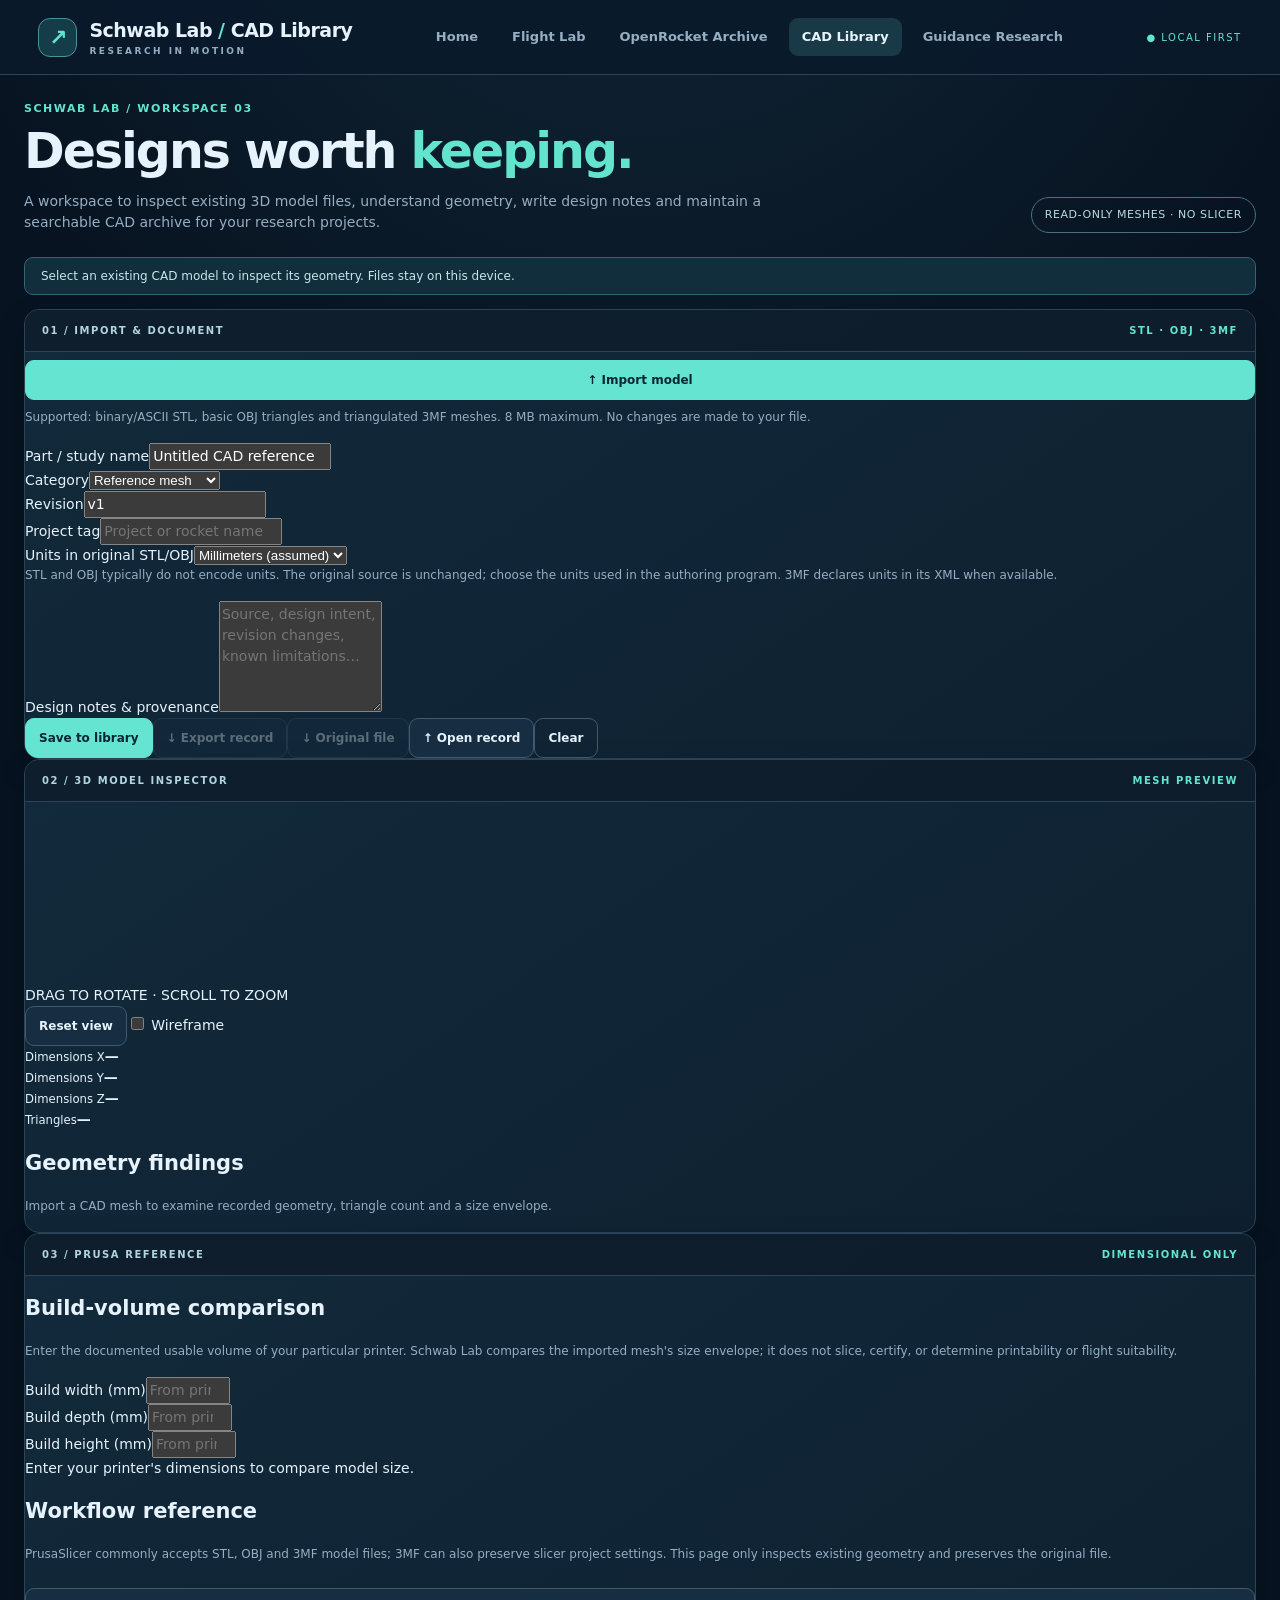
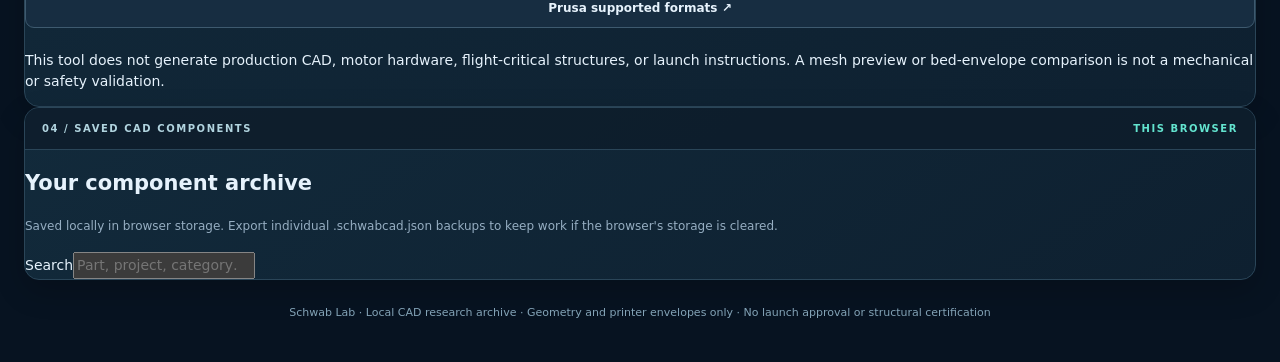
==== cad.html @ b0e9a098 "Schwab Lab v2.3: add cad.html" ====
<!doctype html>
<html lang="en"><head><meta charset="utf-8"><meta name="viewport" content="width=device-width,initial-scale=1"><meta name="theme-color" content="#08111e">
<meta name="description" content="Schwab Lab CAD Library: locally inspect, annotate and archive STL, OBJ, and 3MF reference meshes.">
<title>CAD Library — Schwab Lab</title>
<link rel="icon" type="image/svg+xml" href="assets/icons/favicon.svg"><link rel="stylesheet" href="assets/css/physics.css"><link rel="stylesheet" href="assets/css/cad.css"><script defer src="assets/js/jszip.min.js"></script><script defer src="assets/js/cad-lab.js"></script></head>
<body><header class="topbar"><a class="wordmark" href="index.html"><span class="glyph">↗</span><span>Schwab Lab <span class="slash">/</span> <strong>CAD Library</strong><small>RESEARCH IN MOTION</small></span></a><nav aria-label="Workspaces"><a href="index.html">Home</a><a href="lab.html">Flight Lab</a><a href="physics.html">OpenRocket Archive</a><a class="selected" href="cad.html" aria-current="page">CAD Library</a><a href="guidance.html">Guidance Research</a></nav><span class="status">● LOCAL FIRST</span></header>
<main class="shell"><div class="intro"><div><p class="eyebrow">SCHWAB LAB / WORKSPACE 03</p><h1>Designs worth <em>keeping.</em></h1><p class="lede">A workspace to inspect existing 3D model files, understand geometry, write design notes and maintain a searchable CAD archive for your research projects.</p></div><span class="model-tag">READ-ONLY MESHES · NO SLICER</span></div>
<div id="cadStatus" class="notice" role="status" aria-live="polite">Select an existing CAD model to inspect its geometry. Files stay on this device.</div>
<div class="cad-grid">
<section class="surface cad-side"><div class="panelhead"><span>01 / IMPORT &amp; DOCUMENT</span><span class="tiny">STL · OBJ · 3MF</span></div><div class="cad-pad"><label for="cadInput" class="button main upload full">↑ Import model<input id="cadInput" type="file" accept=".stl,.obj,.3mf" hidden></label><p class="subtle small">Supported: binary/ASCII STL, basic OBJ triangles and triangulated 3MF meshes. 8 MB maximum. No changes are made to your file.</p>
<div class="cad-field"><label for="cadName">Part / study name</label><input id="cadName" type="text" maxlength="100" placeholder="e.g. 3D printed display concept" value="Untitled CAD reference"></div>
<div class="cad-two"><div class="cad-field"><label for="cadCategory">Category</label><select id="cadCategory"><option value="reference">Reference mesh</option><option value="display">Display mockup</option><option value="fit">Dimensional study</option><option value="other">Other</option></select></div><div class="cad-field"><label for="cadRevision">Revision</label><input id="cadRevision" maxlength="24" value="v1" placeholder="v1"></div></div>
<div class="cad-field"><label for="cadProject">Project tag</label><input id="cadProject" maxlength="60" placeholder="Project or rocket name"></div>
<div class="cad-field"><label for="cadUnits">Units in original STL/OBJ</label><select id="cadUnits"><option value="mm">Millimeters (assumed)</option><option value="cm">Centimeters</option><option value="in">Inches</option><option value="m">Meters</option></select></div><p class="subtle small">STL and OBJ typically do not encode units. The original source is unchanged; choose the units used in the authoring program. 3MF declares units in its XML when available.</p>
<div class="cad-field"><label for="cadNotes">Design notes &amp; provenance</label><textarea id="cadNotes" rows="5" maxlength="3000" placeholder="Source, design intent, revision changes, known limitations…"></textarea></div>
<div class="cad-actions"><button class="button main" id="cadSave">Save to library</button><button class="button" id="cadExport" disabled>↓ Export record</button><button class="button" id="cadOriginal" disabled>↓ Original file</button><label for="cadOpenRecord" class="button upload">↑ Open record<input id="cadOpenRecord" type="file" accept=".json,.schwabcad" hidden></label><button class="button ghost" id="cadClear">Clear</button></div></div></section>
<section class="surface cad-view"><div class="panelhead"><span>02 / 3D MODEL INSPECTOR</span><span class="tiny">MESH PREVIEW</span></div><div class="cad-canvas-wrap"><canvas id="cadCanvas" aria-label="Interactive read-only preview of uploaded 3D mesh" role="img"></canvas><div class="cad-label">DRAG TO ROTATE · SCROLL TO ZOOM</div><div class="cad-canvas-toolbar"><button id="cadResetView" class="button">Reset view</button><label><input id="cadWire" type="checkbox"> Wireframe</label></div></div><div class="cad-metrics" id="cadMetrics"><div><small>Dimensions X</small><b id="dimX">—</b></div><div><small>Dimensions Y</small><b id="dimY">—</b></div><div><small>Dimensions Z</small><b id="dimZ">—</b></div><div><small>Triangles</small><b id="cadTriangles">—</b></div></div><div class="cad-pad"><h2>Geometry findings</h2><div id="cadFindings" class="cad-findings"><p class="subtle">Import a CAD mesh to examine recorded geometry, triangle count and a size envelope.</p></div></div></section>
<aside class="surface cad-right"><div class="panelhead"><span>03 / PRUSA REFERENCE</span><span class="tiny">DIMENSIONAL ONLY</span></div><div class="cad-pad"><h2>Build-volume comparison</h2><p class="subtle small">Enter the documented usable volume of your particular printer. Schwab Lab compares the imported mesh's size envelope; it does not slice, certify, or determine printability or flight suitability.</p>
<div class="cad-field"><label for="bedX">Build width (mm)</label><input id="bedX" type="number" min="1" max="2000" step="1" placeholder="From printer manual"></div><div class="cad-field"><label for="bedY">Build depth (mm)</label><input id="bedY" type="number" min="1" max="2000" step="1" placeholder="From printer manual"></div><div class="cad-field"><label for="bedZ">Build height (mm)</label><input id="bedZ" type="number" min="1" max="2000" step="1" placeholder="From printer manual"></div><div id="bedFinding" class="cad-fit" role="status">Enter your printer's dimensions to compare model size.</div><div class="cad-divider"></div><h2>Workflow reference</h2><p class="subtle small">PrusaSlicer commonly accepts STL, OBJ and 3MF model files; 3MF can also preserve slicer project settings. This page only inspects existing geometry and preserves the original file.</p><a class="button full" target="_blank" rel="noopener noreferrer" href="https://help.prusa3d.com/article/supported-file-formats_1772">Prusa supported formats ↗</a><p class="cad-warning">This tool does not generate production CAD, motor hardware, flight-critical structures, or launch instructions. A mesh preview or bed-envelope comparison is not a mechanical or safety validation.</p></div></aside></div>
<section class="surface cad-library"><div class="panelhead"><span>04 / SAVED CAD COMPONENTS</span><span class="tiny">THIS BROWSER</span></div><div class="cad-pad"><div class="cad-library-head"><div><h2>Your component archive</h2><p class="subtle small">Saved locally in browser storage. Export individual .schwabcad.json backups to keep work if the browser's storage is cleared.</p></div><label for="cadSearch" class="cad-search-label">Search<input id="cadSearch" placeholder="Part, project, category…" type="search"></label></div><div id="cadLibrary" class="cad-library-list"></div></div></section>
<footer class="cad-footer">Schwab Lab · Local CAD research archive · Geometry and printer envelopes only · No launch approval or structural certification</footer></main></body></html>
---- assets/css/physics.css ----
:root{color-scheme:dark;--bg:#071321;--panel:#102334;--line:#2a4558;--text:#e6f2fc;--muted:#96aec2;--mint:#63e4cf;--blue:#8fc5ff;--amber:#f3be7d}
*{box-sizing:border-box}html{scroll-behavior:smooth}body{margin:0;background:radial-gradient(ellipse 70% 50% at 50% -15%,#234a5e66,transparent 85%),var(--bg);color:var(--text);font:14px/1.5 Inter,system-ui,-apple-system,BlinkMacSystemFont,"Segoe UI",sans-serif}button,input,textarea{font:inherit}button{cursor:pointer}a{color:inherit;text-decoration:none}.topbar{display:flex;align-items:center;gap:24px;justify-content:space-between;padding:16px 3%;background:#091a2be8;border-bottom:1px solid var(--line);min-height:75px}.wordmark{display:flex;align-items:center;gap:12px;font-weight:780;font-size:19px;letter-spacing:-.5px;white-space:nowrap}.wordmark small{display:block;font-size:9px;letter-spacing:2.5px;font-weight:550;color:var(--muted)}.glyph{width:39px;height:39px;display:grid;place-items:center;border-radius:12px;background:#153d49;color:var(--mint);border:1px solid #4a9296;font-size:22px}.slash{color:var(--mint)}.topbar nav{display:flex;gap:8px}.topbar nav a{padding:9px 13px;border-radius:9px;color:var(--muted);font-size:13px;font-weight:700}.topbar nav a:hover,.topbar nav a.selected{background:#1a3946;color:var(--text)}.status{font-size:10px;letter-spacing:1.5px;color:var(--mint);white-space:nowrap}.shell{max-width:1800px;padding:26px 24px;margin:auto}.intro{display:flex;gap:30px;align-items:flex-end;justify-content:space-between;margin-bottom:24px}.eyebrow,.panelhead,.projectname,.notesfield{font-size:11px;letter-spacing:1.55px;font-weight:790;color:var(--mint)}.eyebrow{margin:0 0 7px}.intro h1{font-size:clamp(30px,4vw,49px);line-height:1.12;letter-spacing:-2px;margin:0 0 12px}.intro h1 em{font-style:normal;color:var(--mint)}.lede{max-width:740px;margin:0;color:var(--muted);font-size:14px}.model-tag{font-size:11px;border:1px solid #487284;padding:9px 13px;border-radius:999px;color:#b9d9e5;white-space:nowrap;letter-spacing:.55px}.surface{border:1px solid var(--line);border-radius:15px;background:linear-gradient(145deg,#122a3b,#0e2030);box-shadow:0 11px 30px #0003;overflow:hidden}.projectbar{display:flex;align-items:end;justify-content:space-between;gap:20px;padding:15px 19px}.projectname{display:block;flex:1;min-width:220px}.projectname input{display:block;margin-top:6px;border:1px solid #375569;border-radius:9px;background:#0b1c2b;color:var(--text);font-size:15px;letter-spacing:0;font-weight:650;padding:11px 13px;width:100%}.projectactions{display:flex;flex-wrap:wrap;gap:8px}.button{display:inline-flex;align-items:center;justify-content:center;padding:10px 13px;border:1px solid #3e5a6f;border-radius:9px;background:#172d41;color:var(--text);font-weight:730;font-size:12px;white-space:nowrap;transition:filter .12s,background .12s}.button:hover{filter:brightness(1.2)}.button:focus-visible,a:focus-visible,input:focus-visible,textarea:focus-visible{outline:2px solid var(--mint);outline-offset:2px}.button.main{background:#65e4d1;color:#092633;border-color:#65e4d1}.button.ghost{background:transparent}.button.full{width:100%;margin:8px 0}.notice{color:#c8e5ea;background:#102e3c;border:1px solid #356473;padding:9px 16px;border-radius:9px;margin:14px 0;font-size:12px;min-height:37px}.notice.warn{color:#ffe5ca;border-color:#a27d4f;background:#3b2a1b}.workspace{display:grid;grid-template-columns:minmax(255px,300px) minmax(480px,1fr) minmax(265px,325px);gap:15px;align-items:start}.panelhead{background:#0d1d2bd9;color:#b1d4df;border-bottom:1px solid var(--line);padding:13px 17px;display:flex;justify-content:space-between;align-items:center;gap:10px;font-size:10px}.tiny{color:var(--mint);font-size:10px;white-space:nowrap}.panelcontent{padding:18px}.panelcontent h2,.librarybody h2{font-size:17px;letter-spacing:-.5px;margin:3px 0 6px}.subtle{font-size:12px;color:var(--muted);margin:0 0 17px}.fieldgrid{display:grid;grid-template-columns:1fr 1fr;gap:10px}.fieldgrid label{font-size:11px;color:#bdd3de;font-weight:650}.fieldgrid label span{color:var(--muted);float:right}.fieldgrid input{display:block;margin-top:5px;width:100%;background:#0b1b2a;border:1px solid #355267;color:var(--text);border-radius:8px;padding:9px 8px;font-size:14px}.control-panel hr{border:0;border-top:1px solid var(--line);margin:20px 0}.readband{display:flex;justify-content:space-between;align-items:center;background:#0b2330;padding:13px;border:1px solid #34566a;border-radius:10px;margin:16px 0 10px;color:var(--muted)}.readband strong{font-size:19px;color:var(--mint)}.disclaimer{color:#97b3bf;font-size:11px;line-height:1.6;margin:15px 0 0}.results-inner{padding:18px}.metricgrid{display:grid;grid-template-columns:repeat(4,minmax(0,1fr));gap:9px;margin-bottom:14px}.metric{background:#0a2130;border:1px solid #315064;border-radius:12px;padding:13px 9px}.metric small{display:block;color:#92aec4;font-size:9px;letter-spacing:.7px;font-weight:800;min-height:26px}.metric strong{display:block;color:var(--mint);font-size:clamp(20px,2.5vw,30px);font-variant-numeric:tabular-nums;letter-spacing:-.7px}.metric span{font-size:11px;color:var(--muted)}.graphs{display:grid;grid-template-columns:1fr 1fr;gap:11px}.graphbox{padding:13px 12px 6px;border:1px solid #294c60;border-radius:12px;background:#0a2030;min-width:0}.graphtitle{display:flex;align-items:center;justify-content:space-between;gap:5px;font-size:12px}.graphtitle span{font-size:10px;color:var(--muted)}canvas{width:100%;height:175px;display:block;margin-top:8px}.summary{margin-top:12px;color:var(--muted);font-size:12px;background:#0d2332;border-radius:10px;padding:12px}.summary p{margin:0 0 10px}.chipmint{color:var(--mint);font-size:10px;font-weight:800;letter-spacing:1px;margin-right:5px}.summaryactions{display:flex;gap:9px;flex-wrap:wrap}.filehint{font-size:11px;color:#aac2ce;overflow-wrap:anywhere;margin:6px 0 18px}.ork-overview{background:#0a2231;padding:12px;border-radius:9px;font-size:12px;display:grid;gap:8px}.ork-overview.empty{color:var(--muted)}.ork-overview .line{border-bottom:1px solid #2a4554;display:flex;justify-content:space-between;gap:14px;padding-bottom:7px}.ork-overview .line:last-child{border:0;padding-bottom:0}.ork-overview b{color:#d9f1f5;text-align:right;word-break:break-word}.inspector details{border-bottom:1px solid #29485a;padding:12px 0}.inspector details summary{font-size:12px;cursor:pointer;font-weight:750;color:#c8e7ee}.inspector details summary span{color:var(--mint)}.inventory{margin-top:12px;max-height:220px;overflow:auto;font-size:12px}.inventory .entry{border-left:2px solid #45979b;padding:5px 9px;margin:7px 0;background:#0d2938;overflow-wrap:anywhere}.inventory .entry small{display:block;color:#9ab7c6}.library{margin-top:16px}.librarybody{padding:17px 20px;display:grid;gap:12px;grid-template-columns:1fr 300px}.librarybody .subtle{margin-bottom:0}.notesfield{grid-column:2;grid-row:1/3}.notesfield textarea{resize:vertical;margin-top:7px;background:#0b1b2a;color:var(--text);border:1px solid #355267;border-radius:10px;width:100%;padding:10px;font-size:13px;letter-spacing:0;min-height:90px}.libitems{grid-column:1/3;display:grid;gap:8px;grid-template-columns:repeat(auto-fill,minmax(260px,1fr))}.libitem{display:flex;gap:8px;align-items:start;justify-content:space-between;border:1px solid #35556a;border-radius:11px;background:#0c2132;padding:12px;min-width:0}.libitem b{font-size:13px;display:block;overflow-wrap:anywhere}.libitem small{display:block;color:var(--muted);margin-top:4px}.libbuttons{display:flex;gap:5px;flex-wrap:wrap;justify-content:flex-end}.libbuttons button{padding:6px 8px;font-size:11px}footer{text-align:center;font-size:11px;color:#83a3b6;margin:25px 0 0;padding-bottom:15px}@media(max-width:1240px){.workspace{grid-template-columns:300px minmax(450px,1fr)}.inspector{grid-column:1/3}.inspector .panelcontent{display:grid;grid-template-columns:1fr 1fr;gap:0 18px}.inspector .panelcontent>h2,.inspector .panelcontent>.subtle,.inspector .panelcontent>.disclaimer{grid-column:1/3}.inspector .panelcontent>.button,.inspector .panelcontent>.filehint,.inspector .panelcontent>.ork-overview{grid-column:1/3}}@media(max-width:850px){.topbar{flex-wrap:wrap;justify-content:center}.topbar nav{order:3;width:100%;justify-content:center}.shell{padding:18px 12px}.intro{display:block}.model-tag{display:inline-block;margin-top:15px}.projectbar{flex-wrap:wrap}.projectname{width:100%}.workspace{grid-template-columns:1fr}.inspector{grid-column:auto}.inspector .panelcontent{display:block}.metricgrid{grid-template-columns:1fr 1fr}.librarybody{grid-template-columns:1fr}.notesfield,.libitems{grid-column:1;grid-row:auto}}@media(max-width:500px){.graphs{grid-template-columns:1fr}.projectactions{width:100%}.projectactions .button{flex:1}.topbar nav a{padding:7px;font-size:12px}.metric small{min-height:0}}
.archive-layout .results-inner{min-height:500px}.archive-layout .results-inner h2{font-size:21px;margin:0 0 6px}.concept-grid{display:grid;grid-template-columns:1fr 1fr;gap:12px}.concept{padding:18px;border:1px solid #375468;border-radius:12px;background:#0c2535;min-height:210px}.concept h3{margin:10px 0;font-size:20px}.concept p{color:var(--muted);font-size:13px;line-height:1.6}.equation{font-size:21px;color:var(--mint);margin-top:12px;letter-spacing:.3px}.archive-layout .fieldgrid input{height:39px}.archive-layout .summary{margin-top:15px}.archive-layout .control-panel,.archive-layout .inspector{min-height:500px}.button:disabled{opacity:.35;cursor:not-allowed}@media(max-width:530px){.concept-grid{grid-template-columns:1fr}.concept{min-height:auto}}
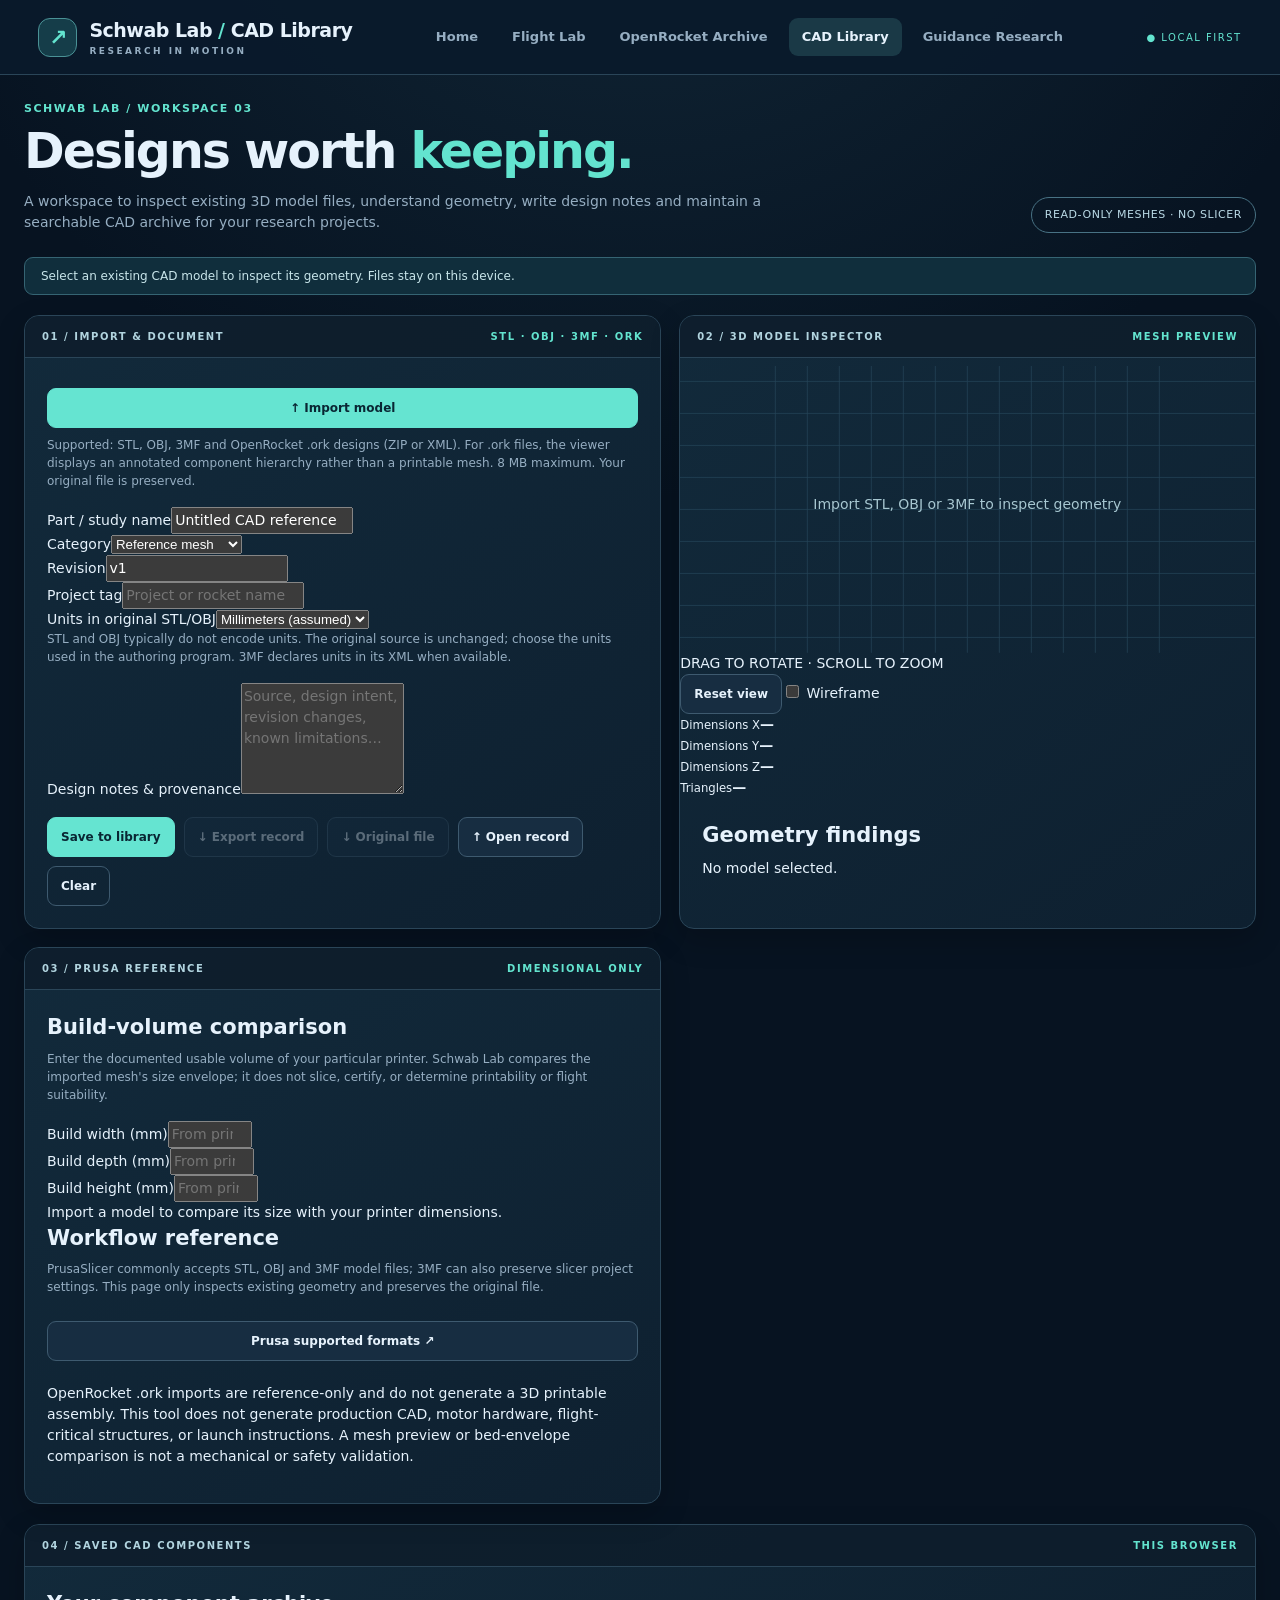
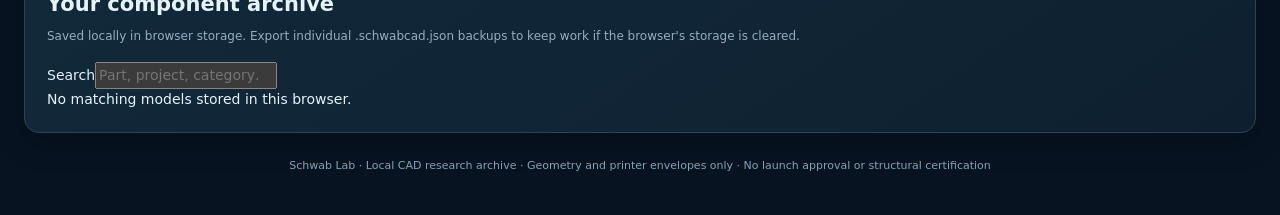
==== commit e323b7e9: "Expose .ork import in CAD Library with clear reference-only guidance" ====
--- a/cad.html
+++ b/cad.html
@@ -1,21 +1,21 @@
 <!doctype html>
 <html lang="en"><head><meta charset="utf-8"><meta name="viewport" content="width=device-width,initial-scale=1"><meta name="theme-color" content="#08111e">
-<meta name="description" content="Schwab Lab CAD Library: locally inspect, annotate and archive STL, OBJ, and 3MF reference meshes.">
+<meta name="description" content="Schwab Lab CAD Library: locally inspect, annotate and archive STL, OBJ, 3MF and OpenRocket design references.">
 <title>CAD Library — Schwab Lab</title>
 <link rel="icon" type="image/svg+xml" href="assets/icons/favicon.svg"><link rel="stylesheet" href="assets/css/physics.css"><link rel="stylesheet" href="assets/css/cad.css"><script defer src="assets/js/jszip.min.js"></script><script defer src="assets/js/cad-lab.js"></script></head>
 <body><header class="topbar"><a class="wordmark" href="index.html"><span class="glyph">↗</span><span>Schwab Lab <span class="slash">/</span> <strong>CAD Library</strong><small>RESEARCH IN MOTION</small></span></a><nav aria-label="Workspaces"><a href="index.html">Home</a><a href="lab.html">Flight Lab</a><a href="physics.html">OpenRocket Archive</a><a class="selected" href="cad.html" aria-current="page">CAD Library</a><a href="guidance.html">Guidance Research</a></nav><span class="status">● LOCAL FIRST</span></header>
 <main class="shell"><div class="intro"><div><p class="eyebrow">SCHWAB LAB / WORKSPACE 03</p><h1>Designs worth <em>keeping.</em></h1><p class="lede">A workspace to inspect existing 3D model files, understand geometry, write design notes and maintain a searchable CAD archive for your research projects.</p></div><span class="model-tag">READ-ONLY MESHES · NO SLICER</span></div>
 <div id="cadStatus" class="notice" role="status" aria-live="polite">Select an existing CAD model to inspect its geometry. Files stay on this device.</div>
 <div class="cad-grid">
-<section class="surface cad-side"><div class="panelhead"><span>01 / IMPORT &amp; DOCUMENT</span><span class="tiny">STL · OBJ · 3MF</span></div><div class="cad-pad"><label for="cadInput" class="button main upload full">↑ Import model<input id="cadInput" type="file" accept=".stl,.obj,.3mf" hidden></label><p class="subtle small">Supported: binary/ASCII STL, basic OBJ triangles and triangulated 3MF meshes. 8 MB maximum. No changes are made to your file.</p>
+<section class="surface cad-side"><div class="panelhead"><span>01 / IMPORT &amp; DOCUMENT</span><span class="tiny">STL · OBJ · 3MF · ORK</span></div><div class="cad-pad"><label for="cadInput" class="button main upload full">↑ Import model<input id="cadInput" type="file" accept=".stl,.obj,.3mf,.ork" hidden></label><p class="subtle small">Supported: STL, OBJ, 3MF and OpenRocket .ork designs (ZIP or XML). For .ork files, the viewer displays an annotated component hierarchy rather than a printable mesh. 8 MB maximum. Your original file is preserved.</p>
 <div class="cad-field"><label for="cadName">Part / study name</label><input id="cadName" type="text" maxlength="100" placeholder="e.g. 3D printed display concept" value="Untitled CAD reference"></div>
 <div class="cad-two"><div class="cad-field"><label for="cadCategory">Category</label><select id="cadCategory"><option value="reference">Reference mesh</option><option value="display">Display mockup</option><option value="fit">Dimensional study</option><option value="other">Other</option></select></div><div class="cad-field"><label for="cadRevision">Revision</label><input id="cadRevision" maxlength="24" value="v1" placeholder="v1"></div></div>
 <div class="cad-field"><label for="cadProject">Project tag</label><input id="cadProject" maxlength="60" placeholder="Project or rocket name"></div>
 <div class="cad-field"><label for="cadUnits">Units in original STL/OBJ</label><select id="cadUnits"><option value="mm">Millimeters (assumed)</option><option value="cm">Centimeters</option><option value="in">Inches</option><option value="m">Meters</option></select></div><p class="subtle small">STL and OBJ typically do not encode units. The original source is unchanged; choose the units used in the authoring program. 3MF declares units in its XML when available.</p>
 <div class="cad-field"><label for="cadNotes">Design notes &amp; provenance</label><textarea id="cadNotes" rows="5" maxlength="3000" placeholder="Source, design intent, revision changes, known limitations…"></textarea></div>
 <div class="cad-actions"><button class="button main" id="cadSave">Save to library</button><button class="button" id="cadExport" disabled>↓ Export record</button><button class="button" id="cadOriginal" disabled>↓ Original file</button><label for="cadOpenRecord" class="button upload">↑ Open record<input id="cadOpenRecord" type="file" accept=".json,.schwabcad" hidden></label><button class="button ghost" id="cadClear">Clear</button></div></div></section>
-<section class="surface cad-view"><div class="panelhead"><span>02 / 3D MODEL INSPECTOR</span><span class="tiny">MESH PREVIEW</span></div><div class="cad-canvas-wrap"><canvas id="cadCanvas" aria-label="Interactive read-only preview of uploaded 3D mesh" role="img"></canvas><div class="cad-label">DRAG TO ROTATE · SCROLL TO ZOOM</div><div class="cad-canvas-toolbar"><button id="cadResetView" class="button">Reset view</button><label><input id="cadWire" type="checkbox"> Wireframe</label></div></div><div class="cad-metrics" id="cadMetrics"><div><small>Dimensions X</small><b id="dimX">—</b></div><div><small>Dimensions Y</small><b id="dimY">—</b></div><div><small>Dimensions Z</small><b id="dimZ">—</b></div><div><small>Triangles</small><b id="cadTriangles">—</b></div></div><div class="cad-pad"><h2>Geometry findings</h2><div id="cadFindings" class="cad-findings"><p class="subtle">Import a CAD mesh to examine recorded geometry, triangle count and a size envelope.</p></div></div></section>
+<section class="surface cad-view"><div class="panelhead"><span>02 / 3D MODEL INSPECTOR</span><span class="tiny">MESH PREVIEW</span></div><div class="cad-canvas-wrap"><canvas id="cadCanvas" aria-label="Interactive read-only preview of imported CAD mesh or OpenRocket design component tree" role="img"></canvas><div class="cad-label">DRAG TO ROTATE · SCROLL TO ZOOM</div><div class="cad-canvas-toolbar"><button id="cadResetView" class="button">Reset view</button><label><input id="cadWire" type="checkbox"> Wireframe</label></div></div><div class="cad-metrics" id="cadMetrics"><div><small>Dimensions X</small><b id="dimX">—</b></div><div><small>Dimensions Y</small><b id="dimY">—</b></div><div><small>Dimensions Z</small><b id="dimZ">—</b></div><div><small>Triangles</small><b id="cadTriangles">—</b></div></div><div class="cad-pad"><h2>Geometry findings</h2><div id="cadFindings" class="cad-findings"><p class="subtle">Import a mesh to examine its geometry, or an OpenRocket .ork design to inspect its component hierarchy and recorded dimensions.</p></div></div></section>
 <aside class="surface cad-right"><div class="panelhead"><span>03 / PRUSA REFERENCE</span><span class="tiny">DIMENSIONAL ONLY</span></div><div class="cad-pad"><h2>Build-volume comparison</h2><p class="subtle small">Enter the documented usable volume of your particular printer. Schwab Lab compares the imported mesh's size envelope; it does not slice, certify, or determine printability or flight suitability.</p>
-<div class="cad-field"><label for="bedX">Build width (mm)</label><input id="bedX" type="number" min="1" max="2000" step="1" placeholder="From printer manual"></div><div class="cad-field"><label for="bedY">Build depth (mm)</label><input id="bedY" type="number" min="1" max="2000" step="1" placeholder="From printer manual"></div><div class="cad-field"><label for="bedZ">Build height (mm)</label><input id="bedZ" type="number" min="1" max="2000" step="1" placeholder="From printer manual"></div><div id="bedFinding" class="cad-fit" role="status">Enter your printer's dimensions to compare model size.</div><div class="cad-divider"></div><h2>Workflow reference</h2><p class="subtle small">PrusaSlicer commonly accepts STL, OBJ and 3MF model files; 3MF can also preserve slicer project settings. This page only inspects existing geometry and preserves the original file.</p><a class="button full" target="_blank" rel="noopener noreferrer" href="https://help.prusa3d.com/article/supported-file-formats_1772">Prusa supported formats ↗</a><p class="cad-warning">This tool does not generate production CAD, motor hardware, flight-critical structures, or launch instructions. A mesh preview or bed-envelope comparison is not a mechanical or safety validation.</p></div></aside></div>
+<div class="cad-field"><label for="bedX">Build width (mm)</label><input id="bedX" type="number" min="1" max="2000" step="1" placeholder="From printer manual"></div><div class="cad-field"><label for="bedY">Build depth (mm)</label><input id="bedY" type="number" min="1" max="2000" step="1" placeholder="From printer manual"></div><div class="cad-field"><label for="bedZ">Build height (mm)</label><input id="bedZ" type="number" min="1" max="2000" step="1" placeholder="From printer manual"></div><div id="bedFinding" class="cad-fit" role="status">Enter your printer's dimensions to compare model size.</div><div class="cad-divider"></div><h2>Workflow reference</h2><p class="subtle small">PrusaSlicer commonly accepts STL, OBJ and 3MF model files; 3MF can also preserve slicer project settings. This page only inspects existing geometry and preserves the original file.</p><a class="button full" target="_blank" rel="noopener noreferrer" href="https://help.prusa3d.com/article/supported-file-formats_1772">Prusa supported formats ↗</a><p class="cad-warning">OpenRocket .ork imports are reference-only and do not generate a 3D printable assembly. This tool does not generate production CAD, motor hardware, flight-critical structures, or launch instructions. A mesh preview or bed-envelope comparison is not a mechanical or safety validation.</p></div></aside></div>
 <section class="surface cad-library"><div class="panelhead"><span>04 / SAVED CAD COMPONENTS</span><span class="tiny">THIS BROWSER</span></div><div class="cad-pad"><div class="cad-library-head"><div><h2>Your component archive</h2><p class="subtle small">Saved locally in browser storage. Export individual .schwabcad.json backups to keep work if the browser's storage is cleared.</p></div><label for="cadSearch" class="cad-search-label">Search<input id="cadSearch" placeholder="Part, project, category…" type="search"></label></div><div id="cadLibrary" class="cad-library-list"></div></div></section>
 <footer class="cad-footer">Schwab Lab · Local CAD research archive · Geometry and printer envelopes only · No launch approval or structural certification</footer></main></body></html>
--- a/assets/css/physics.css
+++ b/assets/css/physics.css
@@ -1,3 +1,11 @@
 :root{color-scheme:dark;--bg:#071321;--panel:#102334;--line:#2a4558;--text:#e6f2fc;--muted:#96aec2;--mint:#63e4cf;--blue:#8fc5ff;--amber:#f3be7d}
 *{box-sizing:border-box}html{scroll-behavior:smooth}body{margin:0;background:radial-gradient(ellipse 70% 50% at 50% -15%,#234a5e66,transparent 85%),var(--bg);color:var(--text);font:14px/1.5 Inter,system-ui,-apple-system,BlinkMacSystemFont,"Segoe UI",sans-serif}button,input,textarea{font:inherit}button{cursor:pointer}a{color:inherit;text-decoration:none}.topbar{display:flex;align-items:center;gap:24px;justify-content:space-between;padding:16px 3%;background:#091a2be8;border-bottom:1px solid var(--line);min-height:75px}.wordmark{display:flex;align-items:center;gap:12px;font-weight:780;font-size:19px;letter-spacing:-.5px;white-space:nowrap}.wordmark small{display:block;font-size:9px;letter-spacing:2.5px;font-weight:550;color:var(--muted)}.glyph{width:39px;height:39px;display:grid;place-items:center;border-radius:12px;background:#153d49;color:var(--mint);border:1px solid #4a9296;font-size:22px}.slash{color:var(--mint)}.topbar nav{display:flex;gap:8px}.topbar nav a{padding:9px 13px;border-radius:9px;color:var(--muted);font-size:13px;font-weight:700}.topbar nav a:hover,.topbar nav a.selected{background:#1a3946;color:var(--text)}.status{font-size:10px;letter-spacing:1.5px;color:var(--mint);white-space:nowrap}.shell{max-width:1800px;padding:26px 24px;margin:auto}.intro{display:flex;gap:30px;align-items:flex-end;justify-content:space-between;margin-bottom:24px}.eyebrow,.panelhead,.projectname,.notesfield{font-size:11px;letter-spacing:1.55px;font-weight:790;color:var(--mint)}.eyebrow{margin:0 0 7px}.intro h1{font-size:clamp(30px,4vw,49px);line-height:1.12;letter-spacing:-2px;margin:0 0 12px}.intro h1 em{font-style:normal;color:var(--mint)}.lede{max-width:740px;margin:0;color:var(--muted);font-size:14px}.model-tag{font-size:11px;border:1px solid #487284;padding:9px 13px;border-radius:999px;color:#b9d9e5;white-space:nowrap;letter-spacing:.55px}.surface{border:1px solid var(--line);border-radius:15px;background:linear-gradient(145deg,#122a3b,#0e2030);box-shadow:0 11px 30px #0003;overflow:hidden}.projectbar{display:flex;align-items:end;justify-content:space-between;gap:20px;padding:15px 19px}.projectname{display:block;flex:1;min-width:220px}.projectname input{display:block;margin-top:6px;border:1px solid #375569;border-radius:9px;background:#0b1c2b;color:var(--text);font-size:15px;letter-spacing:0;font-weight:650;padding:11px 13px;width:100%}.projectactions{display:flex;flex-wrap:wrap;gap:8px}.button{display:inline-flex;align-items:center;justify-content:center;padding:10px 13px;border:1px solid #3e5a6f;border-radius:9px;background:#172d41;color:var(--text);font-weight:730;font-size:12px;white-space:nowrap;transition:filter .12s,background .12s}.button:hover{filter:brightness(1.2)}.button:focus-visible,a:focus-visible,input:focus-visible,textarea:focus-visible{outline:2px solid var(--mint);outline-offset:2px}.button.main{background:#65e4d1;color:#092633;border-color:#65e4d1}.button.ghost{background:transparent}.button.full{width:100%;margin:8px 0}.notice{color:#c8e5ea;background:#102e3c;border:1px solid #356473;padding:9px 16px;border-radius:9px;margin:14px 0;font-size:12px;min-height:37px}.notice.warn{color:#ffe5ca;border-color:#a27d4f;background:#3b2a1b}.workspace{display:grid;grid-template-columns:minmax(255px,300px) minmax(480px,1fr) minmax(265px,325px);gap:15px;align-items:start}.panelhead{background:#0d1d2bd9;color:#b1d4df;border-bottom:1px solid var(--line);padding:13px 17px;display:flex;justify-content:space-between;align-items:center;gap:10px;font-size:10px}.tiny{color:var(--mint);font-size:10px;white-space:nowrap}.panelcontent{padding:18px}.panelcontent h2,.librarybody h2{font-size:17px;letter-spacing:-.5px;margin:3px 0 6px}.subtle{font-size:12px;color:var(--muted);margin:0 0 17px}.fieldgrid{display:grid;grid-template-columns:1fr 1fr;gap:10px}.fieldgrid label{font-size:11px;color:#bdd3de;font-weight:650}.fieldgrid label span{color:var(--muted);float:right}.fieldgrid input{display:block;margin-top:5px;width:100%;background:#0b1b2a;border:1px solid #355267;color:var(--text);border-radius:8px;padding:9px 8px;font-size:14px}.control-panel hr{border:0;border-top:1px solid var(--line);margin:20px 0}.readband{display:flex;justify-content:space-between;align-items:center;background:#0b2330;padding:13px;border:1px solid #34566a;border-radius:10px;margin:16px 0 10px;color:var(--muted)}.readband strong{font-size:19px;color:var(--mint)}.disclaimer{color:#97b3bf;font-size:11px;line-height:1.6;margin:15px 0 0}.results-inner{padding:18px}.metricgrid{display:grid;grid-template-columns:repeat(4,minmax(0,1fr));gap:9px;margin-bottom:14px}.metric{background:#0a2130;border:1px solid #315064;border-radius:12px;padding:13px 9px}.metric small{display:block;color:#92aec4;font-size:9px;letter-spacing:.7px;font-weight:800;min-height:26px}.metric strong{display:block;color:var(--mint);font-size:clamp(20px,2.5vw,30px);font-variant-numeric:tabular-nums;letter-spacing:-.7px}.metric span{font-size:11px;color:var(--muted)}.graphs{display:grid;grid-template-columns:1fr 1fr;gap:11px}.graphbox{padding:13px 12px 6px;border:1px solid #294c60;border-radius:12px;background:#0a2030;min-width:0}.graphtitle{display:flex;align-items:center;justify-content:space-between;gap:5px;font-size:12px}.graphtitle span{font-size:10px;color:var(--muted)}canvas{width:100%;height:175px;display:block;margin-top:8px}.summary{margin-top:12px;color:var(--muted);font-size:12px;background:#0d2332;border-radius:10px;padding:12px}.summary p{margin:0 0 10px}.chipmint{color:var(--mint);font-size:10px;font-weight:800;letter-spacing:1px;margin-right:5px}.summaryactions{display:flex;gap:9px;flex-wrap:wrap}.filehint{font-size:11px;color:#aac2ce;overflow-wrap:anywhere;margin:6px 0 18px}.ork-overview{background:#0a2231;padding:12px;border-radius:9px;font-size:12px;display:grid;gap:8px}.ork-overview.empty{color:var(--muted)}.ork-overview .line{border-bottom:1px solid #2a4554;display:flex;justify-content:space-between;gap:14px;padding-bottom:7px}.ork-overview .line:last-child{border:0;padding-bottom:0}.ork-overview b{color:#d9f1f5;text-align:right;word-break:break-word}.inspector details{border-bottom:1px solid #29485a;padding:12px 0}.inspector details summary{font-size:12px;cursor:pointer;font-weight:750;color:#c8e7ee}.inspector details summary span{color:var(--mint)}.inventory{margin-top:12px;max-height:220px;overflow:auto;font-size:12px}.inventory .entry{border-left:2px solid #45979b;padding:5px 9px;margin:7px 0;background:#0d2938;overflow-wrap:anywhere}.inventory .entry small{display:block;color:#9ab7c6}.library{margin-top:16px}.librarybody{padding:17px 20px;display:grid;gap:12px;grid-template-columns:1fr 300px}.librarybody .subtle{margin-bottom:0}.notesfield{grid-column:2;grid-row:1/3}.notesfield textarea{resize:vertical;margin-top:7px;background:#0b1b2a;color:var(--text);border:1px solid #355267;border-radius:10px;width:100%;padding:10px;font-size:13px;letter-spacing:0;min-height:90px}.libitems{grid-column:1/3;display:grid;gap:8px;grid-template-columns:repeat(auto-fill,minmax(260px,1fr))}.libitem{display:flex;gap:8px;align-items:start;justify-content:space-between;border:1px solid #35556a;border-radius:11px;background:#0c2132;padding:12px;min-width:0}.libitem b{font-size:13px;display:block;overflow-wrap:anywhere}.libitem small{display:block;color:var(--muted);margin-top:4px}.libbuttons{display:flex;gap:5px;flex-wrap:wrap;justify-content:flex-end}.libbuttons button{padding:6px 8px;font-size:11px}footer{text-align:center;font-size:11px;color:#83a3b6;margin:25px 0 0;padding-bottom:15px}@media(max-width:1240px){.workspace{grid-template-columns:300px minmax(450px,1fr)}.inspector{grid-column:1/3}.inspector .panelcontent{display:grid;grid-template-columns:1fr 1fr;gap:0 18px}.inspector .panelcontent>h2,.inspector .panelcontent>.subtle,.inspector .panelcontent>.disclaimer{grid-column:1/3}.inspector .panelcontent>.button,.inspector .panelcontent>.filehint,.inspector .panelcontent>.ork-overview{grid-column:1/3}}@media(max-width:850px){.topbar{flex-wrap:wrap;justify-content:center}.topbar nav{order:3;width:100%;justify-content:center}.shell{padding:18px 12px}.intro{display:block}.model-tag{display:inline-block;margin-top:15px}.projectbar{flex-wrap:wrap}.projectname{width:100%}.workspace{grid-template-columns:1fr}.inspector{grid-column:auto}.inspector .panelcontent{display:block}.metricgrid{grid-template-columns:1fr 1fr}.librarybody{grid-template-columns:1fr}.notesfield,.libitems{grid-column:1;grid-row:auto}}@media(max-width:500px){.graphs{grid-template-columns:1fr}.projectactions{width:100%}.projectactions .button{flex:1}.topbar nav a{padding:7px;font-size:12px}.metric small{min-height:0}}
-.archive-layout .results-inner{min-height:500px}.archive-layout .results-inner h2{font-size:21px;margin:0 0 6px}.concept-grid{display:grid;grid-template-columns:1fr 1fr;gap:12px}.concept{padding:18px;border:1px solid #375468;border-radius:12px;background:#0c2535;min-height:210px}.concept h3{margin:10px 0;font-size:20px}.concept p{color:var(--muted);font-size:13px;line-height:1.6}.equation{font-size:21px;color:var(--mint);margin-top:12px;letter-spacing:.3px}.archive-layout .fieldgrid input{height:39px}.archive-layout .summary{margin-top:15px}.archive-layout .control-panel,.archive-layout .inspector{min-height:500px}.button:disabled{opacity:.35;cursor:not-allowed}@media(max-width:530px){.concept-grid{grid-template-columns:1fr}.concept{min-height:auto}}+.archive-layout .results-inner{min-height:500px}.archive-layout .results-inner h2{font-size:21px;margin:0 0 6px}.concept-grid{display:grid;grid-template-columns:1fr 1fr;gap:12px}.concept{padding:18px;border:1px solid #375468;border-radius:12px;background:#0c2535;min-height:210px}.concept h3{margin:10px 0;font-size:20px}.concept p{color:var(--muted);font-size:13px;line-height:1.6}.equation{font-size:21px;color:var(--mint);margin-top:12px;letter-spacing:.3px}.archive-layout .fieldgrid input{height:39px}.archive-layout .summary{margin-top:15px}.archive-layout .control-panel,.archive-layout .inspector{min-height:500px}.button:disabled{opacity:.35;cursor:not-allowed}@media(max-width:530px){.concept-grid{grid-template-columns:1fr}.concept{min-height:auto}}
+
+/* Archived flight-data visualizer. Timeseries are read from the OpenRocket file, never extrapolated. */
+.replay{margin-top:16px}.replay-inner{padding:20px}.replay-heading{display:flex;justify-content:space-between;align-items:start;gap:20px}.replay-heading h2{font-size:23px;letter-spacing:-.8px;margin:0 0 7px}.replay-heading .subtle{max-width:750px}.replay-selectors{display:flex;flex-wrap:wrap;gap:12px;margin:8px 0 15px}.replay-selectors label{min-width:220px;flex:1;font-size:11px;font-weight:800;letter-spacing:1px;color:var(--mint);text-transform:uppercase}.replay-selectors select,.graph-heading select{margin-top:5px;display:block;background:#091b2b;border:1px solid #38576e;color:var(--text);padding:9px;border-radius:8px;width:100%;font:inherit;max-width:100%}.replay-note{color:#c1e2ed;border-left:3px solid var(--mint);background:#0a2433;padding:11px 13px;border-radius:0 8px 8px 0;font-size:12px}.replay-placeholder{text-align:center;border:1px dashed #44677a;border-radius:11px;margin-top:18px;padding:45px 15px;color:var(--muted);font-size:13px}.replay-timeline{display:flex;gap:13px;align-items:center;margin:20px 0}.replay-timeline label{font-size:12px;min-width:85px;font-weight:700;color:#b5d6df}.replay-timeline input{accent-color:var(--mint);flex:1;min-width:0}.replay-timeline output{width:85px;text-align:right;font-variant-numeric:tabular-nums;font-size:15px;color:var(--mint);font-weight:800}.replay-graphs{display:grid;grid-template-columns:repeat(2,minmax(0,1fr));gap:13px}.replay-graph{background:#092031;border:1px solid #305066;border-radius:13px;padding:14px 12px 4px;min-width:0}.graph-heading{display:flex;align-items:center;gap:8px}.graph-heading label{color:#a9c3ce;font-size:10px;font-weight:850;letter-spacing:1px;white-space:nowrap}.graph-heading select{min-width:0;width:auto;flex:1;margin:0;padding:6px 8px;font-size:12px}.replay-graph strong{display:block;color:var(--mint);font-size:24px;font-variant-numeric:tabular-nums;margin:8px 0 0}.replay-graph canvas{display:block;width:100%;height:190px;cursor:crosshair}.replay-events{display:flex;flex-wrap:wrap;align-items:center;gap:9px;color:#90adbf;font-size:12px;background:#091e2d;border-radius:10px;margin-top:14px;padding:12px}.eventlabel{font-weight:800;color:#c9e1ed;margin-right:8px}.eventpill{background:#183748;color:#e1f1f6;padding:4px 9px;border-radius:30px;font-size:11px}.replay-foot{color:#9fb9c7;margin:16px 0 0;font-size:12px;line-height:1.7}
+@media(max-width:730px){.replay-graphs{grid-template-columns:1fr}.replay-heading{flex-wrap:wrap}.replay-selectors{display:block}.replay-selectors label{display:block;min-width:0;margin-bottom:11px}.replay-inner{padding:14px}.replay-graph strong{font-size:20px}}
+
+/* Environment & conservative federal review */
+.environment{margin-top:16px}.environment-inner{padding:20px}.environment-intro{display:flex;justify-content:space-between;gap:20px;align-items:center;margin-bottom:16px}.environment-intro h2{font-size:24px;margin:0 0 7px;letter-spacing:-.6px}.environment-intro .subtle{max-width:780px}.map-status{padding:10px;border:1px solid #375a68;background:#0b2634;border-radius:8px;font-size:12px;color:#bce9e4;font-weight:750;white-space:nowrap}.map-status.alert{color:#ffcca0;border-color:#91724b;background:#392819}.environment-grid{display:grid;grid-template-columns:minmax(0,1fr) minmax(0,1fr);gap:18px}.env-column,.review-column{min-width:0}.launch-map{height:300px;background:#101d2d;border:1px solid #38576b;border-radius:12px;overflow:hidden;display:grid;place-items:center;color:#b9d0de;text-align:center}.launch-map p{padding:20px}.launch-map .leaflet-container{z-index:0}.environment .disclaimer{margin:8px 0 16px}.env-fields{display:grid;grid-template-columns:repeat(2,minmax(0,1fr));gap:11px}.env-fields label,.review-fields label{display:block;font-size:11px;font-weight:800;color:#b6d4df;letter-spacing:.25px}.env-fields input,.review-fields select{width:100%;display:block;margin-top:6px;border:1px solid #406078;background:#091d2e;border-radius:8px;padding:10px 9px;color:var(--text);min-width:0;font:inherit;font-weight:500}.review-column h3{margin:0 0 7px;font-size:17px}.review-fields{display:grid;grid-template-columns:1fr 1fr;gap:11px}.review-report{margin-top:18px}.flag-list{display:grid;gap:8px;max-height:470px;overflow:auto;padding-right:4px}.reg-flag{border-left:3px solid #7294a6;background:#0b2536;border-radius:8px;padding:12px 14px}.reg-flag.possible{border-left-color:#ef827d;background:#30212b}.reg-flag.review{border-left-color:#ffb864;background:#342c24}.reg-flag.unknown{border-left-color:#80b4d7}.reg-flag.verify{border-left-color:#72d9cc}.reg-flag-head{display:flex;gap:7px;flex-wrap:wrap;align-items:baseline}.reg-flag-head strong{font-size:12px}.flag-type{font-size:9px;letter-spacing:1px;font-weight:800;color:#a9ced9}.reg-flag.possible .flag-type{color:#ffada7}.reg-flag.review .flag-type{color:#ffd09a}.reg-flag p{color:#c2d7df;font-size:12px;margin:7px 0}.reg-flag a{font-size:11px;color:#80ead6;text-decoration:underline;text-underline-offset:2px}.review-links{display:grid;gap:4px;margin-top:15px;background:#0b2635;padding:12px;border:1px solid #29485c;border-radius:10px;font-size:12px}.review-links a{color:#80e4d5}.review-links strong{color:#e0f5f4}.review-bottom{margin:18px 0 0;padding:12px;background:#312b22;border:1px solid #806f50;border-radius:10px;color:#e4d5b8;font-size:12px}
+@media(max-width:1000px){.environment-grid{grid-template-columns:1fr}.review-fields{grid-template-columns:repeat(2,1fr)}}@media(max-width:640px){.environment-intro{display:block}.map-status{display:inline-block;margin-bottom:12px}.env-fields,.review-fields{grid-template-columns:1fr}.launch-map{height:240px}}
--- a/assets/css/cad.css
+++ b/assets/css/cad.css
@@ -0,0 +1 @@
+body{min-width:320px}.cad-grid{display:grid;grid-template-columns:minmax(350px,1.05fr) minmax(340px,.95fr);gap:18px;margin:20px 0}.cad-pane{min-width:0}.cad-pad{padding:22px}.cad-pad h2{margin:0 0 6px}.cad-viewport{height:390px;position:relative;margin-top:16px;border:1px solid #29495b;border-radius:13px;overflow:hidden;background:radial-gradient(circle at 50% 40%,#1a384b,#081525 78%)}#cadCanvas{display:block;width:100%;height:100%;cursor:grab;touch-action:none}#cadCanvas:active{cursor:grabbing}.cad-watermark{position:absolute;left:0;right:0;top:46%;text-align:center;color:#9eb7c6;pointer-events:none}.cad-hint{position:absolute;bottom:12px;left:14px;font-size:11px;color:#94bbcf;pointer-events:none}.cad-stats{display:grid;grid-template-columns:repeat(3,minmax(0,1fr));gap:10px;margin:14px 0}.cad-stats>div{background:#132a3b;border:1px solid #254b5d;padding:12px;border-radius:10px;min-width:0}.cad-stats small{display:block;color:#9bb9c9}.cad-stats strong{display:block;overflow-wrap:anywhere;margin-top:4px}.cad-alert{min-height:20px;color:#9ddfd5}.cad-alert.error{color:#ffc2b2}.cad-form{display:grid;grid-template-columns:1fr 1fr;gap:14px}.cad-form label{display:flex;flex-direction:column;gap:6px;color:#b0c9d8;font-size:12px;font-weight:700}.cad-form input,.cad-form select,.cad-form textarea{font:inherit;background:#0b1d2d;border:1px solid #355368;border-radius:8px;color:#e9f5fc;padding:11px;width:100%;min-width:0}.cad-form textarea{resize:vertical}.cad-form .wide{grid-column:span 2}.cad-actions{display:flex;flex-wrap:wrap;gap:9px;margin-top:17px}.cad-library{margin:18px 0}.cad-saved{display:grid;gap:10px;margin-top:16px}.cad-saved-item{border:1px solid #305165;border-radius:10px;padding:14px;display:flex;justify-content:space-between;align-items:center;gap:15px;background:#102637}.cad-saved-item strong{display:block;font-size:15px}.cad-saved-item small{display:block;color:#9ab3c4;margin-top:5px}.cad-saved-actions{display:flex;flex-wrap:wrap;gap:8px}.cad-workflow{display:grid;grid-template-columns:repeat(4,minmax(0,1fr));gap:14px}.cad-workflow>div{background:#12283b;padding:15px;border-radius:10px;border:1px solid #2c4b60}.cad-workflow b{color:#74e3d5}.cad-workflow p{color:#a6bbcc;line-height:1.5}.cad-pad .full{width:100%;justify-content:center}.cad-pad .upload{cursor:pointer}@media(max-width:980px){.cad-grid{grid-template-columns:1fr}.cad-workflow{grid-template-columns:repeat(2,1fr)}}@media(max-width:650px){.cad-form{grid-template-columns:1fr}.cad-form .wide{grid-column:1}.cad-pad{padding:15px}.cad-viewport{height:310px}.cad-workflow{grid-template-columns:1fr}.cad-saved-item{align-items:flex-start;flex-direction:column}}
